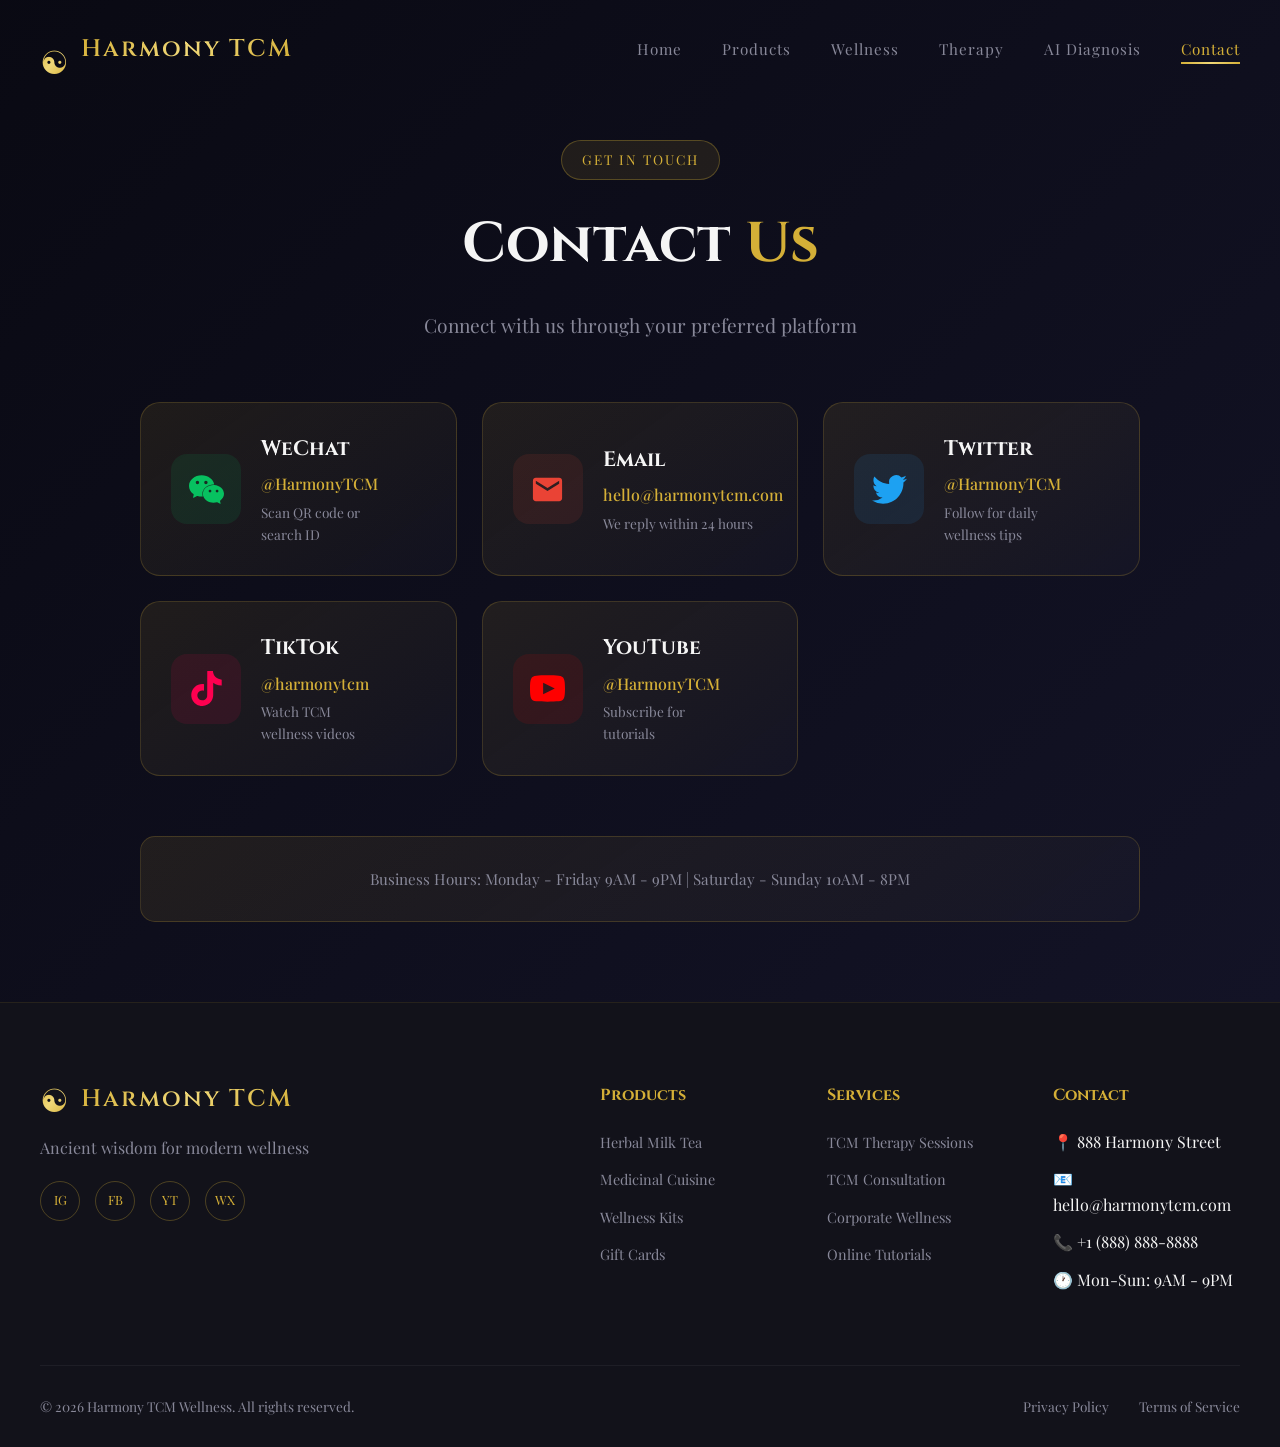
==== contact.html @ 8d001068 "主体工程" ====
<!DOCTYPE html>
<html lang="en">
<head>
    <meta charset="UTF-8">
    <meta name="viewport" content="width=device-width, initial-scale=1.0">
    <title>Contact Us | Harmony TCM Wellness</title>
    <link rel="preconnect" href="https://fonts.googleapis.com">
    <link rel="preconnect" href="https://fonts.gstatic.com" crossorigin>
    <link href="https://fonts.googleapis.com/css2?family=Cinzel:wght@400;600;800&family=Noto+Serif+SC:wght@400;600;700&family=Playfair+Display:ital,wght@0,400;0,600;1,400&display=swap" rel="stylesheet">
    <link rel="stylesheet" href="css/styles.css">
    <link rel="stylesheet" href="css/contact.css">
    <script src="js/component-loader.js"></script>
</head>
<body>
    <!-- Particle Background -->
    <div id="particles-canvas"></div>
    
    <!-- Navigation Component -->
    <div data-component="navbar"></div>

    <!-- Contact Section -->
    <section id="contact" class="contact-section">
        <div class="contact-container">
            <div class="contact-header">
                <span class="section-tag">Get in Touch</span>
                <h1 class="contact-title">Contact <span class="accent">Us</span></h1>
                <p class="contact-subtitle">Connect with us through your preferred platform</p>
            </div>

            <!-- Social Links Grid -->
            <div class="social-grid">
                <!-- WeChat -->
                <a href="weixin://dl/officialaccounts" class="social-card wechat">
                    <div class="social-icon">
                        <svg viewBox="0 0 24 24" fill="currentColor">
                            <path d="M8.691 2.188C3.891 2.188 0 5.476 0 9.53c0 2.212 1.17 4.203 3.002 5.55a.59.59 0 0 1 .213.665l-.39 1.48c-.019.07-.048.141-.048.213 0 .163.13.295.29.295a.326.326 0 0 0 .167-.054l1.903-1.114a.864.864 0 0 1 .717-.098 10.16 10.16 0 0 0 2.837.403c.276 0 .543-.027.811-.05-.857-2.578.157-4.972 1.932-6.446 1.703-1.415 3.882-1.98 5.853-1.838-.576-3.583-4.196-6.348-8.596-6.348zM5.785 5.991c.642 0 1.162.529 1.162 1.18a1.17 1.17 0 0 1-1.162 1.178A1.17 1.17 0 0 1 4.623 7.17c0-.651.52-1.18 1.162-1.18zm5.813 0c.642 0 1.162.529 1.162 1.18a1.17 1.17 0 0 1-1.162 1.178 1.17 1.17 0 0 1-1.162-1.178c0-.651.52-1.18 1.162-1.18zm5.34 2.867c-1.797-.052-3.746.512-5.28 1.786-1.72 1.428-2.687 3.72-1.78 6.22.942 2.453 3.666 4.229 6.884 4.229.826 0 1.622-.12 2.361-.336a.722.722 0 0 1 .598.082l1.584.926a.272.272 0 0 0 .14.047c.134 0 .24-.111.24-.247 0-.06-.023-.12-.038-.177l-.327-1.233a.582.582 0 0 1-.023-.156.49.49 0 0 1 .201-.398C23.024 18.48 24 16.82 24 14.98c0-3.21-2.931-5.837-6.656-6.088V8.89c-.135-.01-.27-.027-.407-.03zm-2.53 3.274c.535 0 .969.44.969.982a.976.976 0 0 1-.969.983.976.976 0 0 1-.969-.983c0-.542.434-.982.97-.982zm4.844 0c.535 0 .969.44.969.982a.976.976 0 0 1-.969.983.976.976 0 0 1-.969-.983c0-.542.434-.982.969-.982z"/>
                        </svg>
                    </div>
                    <div class="social-info">
                        <h3>WeChat</h3>
                        <p class="social-handle">@HarmonyTCM</p>
                        <p class="social-desc">Scan QR code or search ID</p>
                    </div>
                    <div class="social-arrow">
                        <svg viewBox="0 0 24 24" fill="none" stroke="currentColor">
                            <path d="M5 12h14M12 5l7 7-7 7" stroke-width="2" stroke-linecap="round" stroke-linejoin="round"/>
                        </svg>
                    </div>
                </a>

                <!-- Email -->
                <a href="mailto:hello@harmonytcm.com" class="social-card email">
                    <div class="social-icon">
                        <svg viewBox="0 0 24 24" fill="currentColor">
                            <path d="M20 4H4c-1.1 0-1.99.9-1.99 2L2 18c0 1.1.9 2 2 2h16c1.1 0 2-.9 2-2V6c0-1.1-.9-2-2-2zm0 4l-8 5-8-5V6l8 5 8-5v2z"/>
                        </svg>
                    </div>
                    <div class="social-info">
                        <h3>Email</h3>
                        <p class="social-handle">hello@harmonytcm.com</p>
                        <p class="social-desc">We reply within 24 hours</p>
                    </div>
                    <div class="social-arrow">
                        <svg viewBox="0 0 24 24" fill="none" stroke="currentColor">
                            <path d="M5 12h14M12 5l7 7-7 7" stroke-width="2" stroke-linecap="round" stroke-linejoin="round"/>
                        </svg>
                    </div>
                </a>

                <!-- Twitter -->
                <a href="https://twitter.com/HarmonyTCM" target="_blank" class="social-card twitter">
                    <div class="social-icon">
                        <svg viewBox="0 0 24 24" fill="currentColor">
                            <path d="M23.953 4.57a10 10 0 01-2.825.775 4.958 4.958 0 002.163-2.723c-.951.555-2.005.959-3.127 1.184a4.92 4.92 0 00-8.384 4.482C7.69 8.095 4.067 6.13 1.64 3.162a4.822 4.822 0 00-.666 2.475c0 1.71.87 3.213 2.188 4.096a4.904 4.904 0 01-2.228-.616v.06a4.923 4.923 0 003.946 4.827 4.996 4.996 0 01-2.212.085 4.936 4.936 0 004.604 3.417 9.867 9.867 0 01-6.102 2.105c-.39 0-.779-.023-1.17-.067a13.995 13.995 0 007.557 2.209c9.053 0 13.998-7.496 13.998-13.985 0-.21 0-.42-.015-.63A9.935 9.935 0 0024 4.59z"/>
                        </svg>
                    </div>
                    <div class="social-info">
                        <h3>Twitter</h3>
                        <p class="social-handle">@HarmonyTCM</p>
                        <p class="social-desc">Follow for daily wellness tips</p>
                    </div>
                    <div class="social-arrow">
                        <svg viewBox="0 0 24 24" fill="none" stroke="currentColor">
                            <path d="M5 12h14M12 5l7 7-7 7" stroke-width="2" stroke-linecap="round" stroke-linejoin="round"/>
                        </svg>
                    </div>
                </a>

                <!-- TikTok -->
                <a href="https://tiktok.com/@harmonytcm" target="_blank" class="social-card tiktok">
                    <div class="social-icon">
                        <svg viewBox="0 0 24 24" fill="currentColor">
                            <path d="M12.525.02c1.31-.02 2.61-.01 3.91-.02.08 1.53.63 3.09 1.75 4.17 1.12 1.11 2.7 1.62 4.24 1.79v4.03c-1.44-.05-2.89-.35-4.2-.97-.57-.26-1.1-.59-1.62-.93-.01 2.92.01 5.84-.02 8.75-.08 1.4-.54 2.79-1.35 3.94-1.31 1.92-3.58 3.17-5.91 3.21-1.43.08-2.86-.31-4.08-1.03-2.02-1.19-3.44-3.37-3.65-5.71-.02-.5-.03-1-.01-1.49.18-1.9 1.12-3.72 2.58-4.96 1.66-1.44 3.98-2.13 6.15-1.72.02 1.48-.04 2.96-.04 4.44-.99-.32-2.15-.23-3.02.37-.63.41-1.11 1.04-1.36 1.75-.21.51-.15 1.07-.14 1.61.24 1.64 1.82 3.02 3.5 2.87 1.12-.01 2.19-.66 2.77-1.61.19-.33.4-.67.41-1.06.1-1.79.06-3.57.07-5.36.01-4.03-.01-8.05.02-12.07z"/>
                        </svg>
                    </div>
                    <div class="social-info">
                        <h3>TikTok</h3>
                        <p class="social-handle">@harmonytcm</p>
                        <p class="social-desc">Watch TCM wellness videos</p>
                    </div>
                    <div class="social-arrow">
                        <svg viewBox="0 0 24 24" fill="none" stroke="currentColor">
                            <path d="M5 12h14M12 5l7 7-7 7" stroke-width="2" stroke-linecap="round" stroke-linejoin="round"/>
                        </svg>
                    </div>
                </a>

                <!-- YouTube -->
                <a href="https://youtube.com/@HarmonyTCM" target="_blank" class="social-card youtube">
                    <div class="social-icon">
                        <svg viewBox="0 0 24 24" fill="currentColor">
                            <path d="M19.615 3.184c-3.604-.246-11.631-.245-15.23 0-3.897.266-4.356 2.62-4.385 8.816.029 6.185.484 8.549 4.385 8.816 3.6.245 11.626.246 15.23 0 3.897-.266 4.356-2.62 4.385-8.816-.029-6.185-.484-8.549-4.385-8.816zm-10.615 12.816v-8l8 3.993-8 4.007z"/>
                        </svg>
                    </div>
                    <div class="social-info">
                        <h3>YouTube</h3>
                        <p class="social-handle">@HarmonyTCM</p>
                        <p class="social-desc">Subscribe for tutorials</p>
                    </div>
                    <div class="social-arrow">
                        <svg viewBox="0 0 24 24" fill="none" stroke="currentColor">
                            <path d="M5 12h14M12 5l7 7-7 7" stroke-width="2" stroke-linecap="round" stroke-linejoin="round"/>
                        </svg>
                    </div>
                </a>
            </div>

            <!-- Additional Info -->
            <div class="contact-footer">
                <p>Business Hours: Monday - Friday 9AM - 9PM | Saturday - Sunday 10AM - 8PM</p>
            </div>
        </div>
    </section>

    <!-- Footer Component -->
    <div data-component="footer"></div>

    <script src="js/contact.js"></script>
</body>
</html>
---- css/styles.css ----
/* ========================================
   Harmony TCM Wellness - Main Stylesheet
   Elegant & Modern Chinese Medicine Theme
   ======================================== */

/* CSS Variables */
:root {
    /* Colors - Elegant Dark Theme with Gold Accents */
    --color-bg: #0a0a0f;
    --color-bg-secondary: #12121a;
    --color-bg-card: rgba(255, 255, 255, 0.03);
    --color-text: #f5f5f5;
    --color-text-muted: #888899;
    --color-accent: #d4af37;
    --color-accent-light: #f0d878;
    --color-accent-dark: #b8941f;
    --color-red: #c41e3a;
    --color-red-dark: #8b0000;
    
    /* Gradients */
    --gradient-gold: linear-gradient(135deg, #d4af37 0%, #f0d878 50%, #d4af37 100%);
    --gradient-dark: linear-gradient(180deg, #0a0a0f 0%, #12121a 100%);
    --gradient-card: linear-gradient(145deg, rgba(212, 175, 55, 0.1) 0%, rgba(255, 255, 255, 0.02) 100%);
    
    /* Typography */
    --font-display: 'Cinzel', serif;
    --font-body: 'Playfair Display', serif;
    --font-chinese: 'Noto Serif SC', serif;
    
    /* Spacing */
    --section-padding: 120px;
    --container-width: 1400px;
    
    /* Effects */
    --transition-smooth: all 0.4s cubic-bezier(0.4, 0, 0.2, 1);
    --transition-bounce: all 0.5s cubic-bezier(0.68, -0.55, 0.265, 1.55);
    --glow-gold: 0 0 30px rgba(212, 175, 55, 0.3);
    --glow-red: 0 0 30px rgba(196, 30, 58, 0.3);
}

/* Reset & Base */
*, *::before, *::after {
    margin: 0;
    padding: 0;
    box-sizing: border-box;
}

html {
    scroll-behavior: smooth;
}

body {
    font-family: var(--font-body);
    background: var(--color-bg);
    color: var(--color-text);
    line-height: 1.6;
    overflow-x: hidden;
}

/* Particle Canvas */
#particles-canvas {
    position: fixed;
    top: 0;
    left: 0;
    width: 100%;
    height: 100%;
    pointer-events: none;
    z-index: 0;
}

/* Navigation */
.navbar {
    position: fixed;
    top: 0;
    left: 0;
    right: 0;
    z-index: 1000;
    padding: 20px 0;
    transition: var(--transition-smooth);
    background: transparent;
}

.navbar.scrolled {
    background: rgba(10, 10, 15, 0.95);
    backdrop-filter: blur(20px);
    padding: 15px 0;
    border-bottom: 1px solid rgba(212, 175, 55, 0.1);
}

.nav-container {
    max-width: var(--container-width);
    margin: 0 auto;
    padding: 0 40px;
    display: flex;
    justify-content: space-between;
    align-items: center;
}

.logo {
    display: flex;
    align-items: center;
    gap: 12px;
}

.logo-icon {
    font-size: 2rem;
    line-height: 1;
    background: var(--gradient-gold);
    -webkit-background-clip: text;
    -webkit-text-fill-color: transparent;
    background-clip: text;
    animation: rotate 20s linear infinite;
}

.logo-text {
    font-family: var(--font-display);
    font-size: 1.5rem;
    font-weight: 600;
    line-height: 1;
    letter-spacing: 2px;
    background: var(--gradient-gold);
    -webkit-background-clip: text;
    -webkit-text-fill-color: transparent;
    background-clip: text;
}

.nav-links {
    display: flex;
    list-style: none;
    gap: 40px;
}

.nav-links a {
    color: var(--color-text-muted);
    text-decoration: none;
    font-size: 0.95rem;
    letter-spacing: 1px;
    position: relative;
    transition: var(--transition-smooth);
}

.nav-links a::after {
    content: '';
    position: absolute;
    bottom: -5px;
    left: 0;
    width: 0;
    height: 2px;
    background: var(--gradient-gold);
    transition: var(--transition-smooth);
}

.nav-links a:hover,
.nav-links a.active {
    color: var(--color-accent);
}

.nav-links a:hover::after,
.nav-links a.active::after {
    width: 100%;
}

.nav-toggle {
    display: none;
    flex-direction: column;
    gap: 5px;
    cursor: pointer;
}

.nav-toggle span {
    width: 25px;
    height: 2px;
    background: var(--color-accent);
    transition: var(--transition-smooth);
}

/* Hero Section */
.hero {
    min-height: 100vh;
    display: flex;
    align-items: center;
    justify-content: center;
    padding: 120px 40px;
    position: relative;
    overflow: hidden;
}

.hero::before {
    content: '';
    position: absolute;
    top: 0;
    left: 0;
    right: 0;
    bottom: 0;
    background: 
        radial-gradient(circle at 20% 50%, rgba(212, 175, 55, 0.1) 0%, transparent 50%),
        radial-gradient(circle at 80% 20%, rgba(196, 30, 58, 0.08) 0%, transparent 40%);
    pointer-events: none;
}

.hero-content {
    max-width: 700px;
    text-align: center;
    position: relative;
    z-index: 2;
}

.hero-badge {
    display: inline-block;
    padding: 10px 25px;
    border: 1px solid rgba(212, 175, 55, 0.3);
    border-radius: 50px;
    font-size: 0.85rem;
    letter-spacing: 3px;
    color: var(--color-accent);
    margin-bottom: 30px;
    animation: fadeInUp 1s ease-out;
}

.hero-title {
    font-family: var(--font-display);
    font-size: clamp(2.5rem, 6vw, 4.5rem);
    font-weight: 400;
    line-height: 1.2;
    margin-bottom: 25px;
}

.title-line {
    display: block;
    animation: fadeInUp 1s ease-out 0.2s both;
}

.title-line.highlight {
    background: var(--gradient-gold);
    -webkit-background-clip: text;
    -webkit-text-fill-color: transparent;
    background-clip: text;
    font-weight: 600;
    animation: fadeInUp 1s ease-out 0.4s both;
}

.hero-subtitle {
    font-size: 1.2rem;
    color: var(--color-text-muted);
    margin-bottom: 40px;
    max-width: 500px;
    margin-left: auto;
    margin-right: auto;
    animation: fadeInUp 1s ease-out 0.6s both;
}

.hero-buttons {
    display: flex;
    gap: 20px;
    justify-content: center;
    margin-bottom: 60px;
    animation: fadeInUp 1s ease-out 0.8s both;
}

/* Buttons */
.btn {
    display: inline-flex;
    align-items: center;
    justify-content: center;
    padding: 15px 35px;
    font-family: var(--font-display);
    font-size: 0.9rem;
    letter-spacing: 2px;
    text-decoration: none;
    border-radius: 50px;
    transition: var(--transition-smooth);
    position: relative;
    overflow: hidden;
}

.btn-primary {
    background: var(--gradient-gold);
    color: var(--color-bg);
    border: none;
    font-weight: 600;
}

.btn-primary::before {
    content: '';
    position: absolute;
    top: 0;
    left: -100%;
    width: 100%;
    height: 100%;
    background: linear-gradient(90deg, transparent, rgba(255, 255, 255, 0.3), transparent);
    transition: var(--transition-smooth);
}

.btn-primary:hover::before {
    left: 100%;
}

.btn-primary:hover {
    transform: translateY(-3px);
    box-shadow: var(--glow-gold);
}

.btn-secondary {
    background: transparent;
    color: var(--color-accent);
    border: 1px solid var(--color-accent);
}

.btn-secondary:hover {
    background: rgba(212, 175, 55, 0.1);
    transform: translateY(-3px);
}

.btn-large {
    padding: 18px 45px;
    font-size: 1rem;
}

.btn-outline {
    background: transparent;
    color: var(--color-text);
    border: 1px solid rgba(255, 255, 255, 0.3);
}

.btn-outline:hover {
    border-color: var(--color-accent);
    color: var(--color-accent);
}

/* Hero Stats */
.hero-stats {
    display: flex;
    justify-content: center;
    gap: 60px;
    animation: fadeInUp 1s ease-out 1s both;
}

.stat {
    text-align: center;
}

.stat-number {
    display: block;
    font-family: var(--font-display);
    font-size: 2.5rem;
    font-weight: 600;
    background: var(--gradient-gold);
    -webkit-background-clip: text;
    -webkit-text-fill-color: transparent;
    background-clip: text;
}

.stat-label {
    font-size: 0.85rem;
    color: var(--color-text-muted);
    letter-spacing: 1px;
}

/* Hero Visual - Yin Yang */
.hero-visual {
    position: absolute;
    right: 5%;
    top: 50%;
    transform: translateY(-50%);
    opacity: 0.15;
}

.yin-yang-container {
    position: relative;
    width: 400px;
    height: 400px;
}

.yin-yang {
    position: absolute;
    width: 200px;
    height: 200px;
    border-radius: 50%;
    overflow: hidden;
    animation: rotate 20s linear infinite;
    top: 50%;
    left: 50%;
    transform: translate(-50%, -50%);
    box-shadow: 0 0 60px rgba(212, 175, 55, 0.2);
}

.yin {
    position: absolute;
    width: 50%;
    height: 100%;
    background: var(--color-bg);
    left: 0;
    border-radius: 100% 0 0 100%;
}

.yang {
    position: absolute;
    width: 50%;
    height: 100%;
    background: var(--color-accent);
    right: 0;
    border-radius: 0 100% 100% 0;
}

.yin-yang::before,
    .yin-yang::after {
    content: '';
    position: absolute;
    width: 50%;
    height: 50%;
    border-radius: 50%;
}

.yin-yang::before {
    background: var(--color-accent);
    top: 0;
    left: 50%;
    transform: translateX(-50%);
}

.yin-yang::after {
    background: var(--color-bg);
    bottom: 0;
    left: 50%;
    transform: translateX(-50%);
}

.dot {
    position: absolute;
    width: 20px;
    height: 20px;
    border-radius: 50%;
    z-index: 10;
}

.dot-yin {
    background: var(--color-bg);
    top: 25%;
    left: 50%;
    transform: translate(-50%, -50%);
}

.dot-yang {
    background: var(--color-accent);
    bottom: 25%;
    left: 50%;
    transform: translate(-50%, 50%);
}

.orbit-ring {
    position: absolute;
    border: 1px solid rgba(212, 175, 55, 0.2);
    border-radius: 50%;
    top: 50%;
    left: 50%;
    transform: translate(-50%, -50%);
}

.ring-1 {
    width: 280px;
    height: 280px;
    animation: rotate 30s linear infinite reverse;
}

.ring-2 {
    width: 340px;
    height: 340px;
    border-color: rgba(212, 175, 55, 0.1);
    animation: rotate 40s linear infinite;
}

.ring-3 {
    width: 400px;
    height: 400px;
    border-color: rgba(212, 175, 55, 0.05);
    animation: rotate 50s linear infinite reverse;
}

/* Scroll Indicator */
.scroll-indicator {
    position: absolute;
    bottom: 40px;
    left: 50%;
    transform: translateX(-50%);
    display: flex;
    flex-direction: column;
    align-items: center;
    gap: 10px;
    animation: bounce 2s infinite;
}

.mouse {
    width: 25px;
    height: 40px;
    border: 2px solid var(--color-accent);
    border-radius: 15px;
    position: relative;
}

.wheel {
    width: 4px;
    height: 8px;
    background: var(--color-accent);
    border-radius: 2px;
    position: absolute;
    top: 8px;
    left: 50%;
    transform: translateX(-50%);
    animation: scrollWheel 2s infinite;
}

.scroll-indicator span {
    font-size: 0.75rem;
    letter-spacing: 2px;
    color: var(--color-text-muted);
}

/* Section Styles */
.section-header {
    text-align: center;
    margin-bottom: 80px;
}

.section-tag {
    display: inline-block;
    font-size: 0.8rem;
    letter-spacing: 4px;
    color: var(--color-accent);
    margin-bottom: 15px;
    text-transform: uppercase;
}

.section-title {
    font-family: var(--font-display);
    font-size: clamp(2rem, 4vw, 3rem);
    font-weight: 400;
    margin-bottom: 15px;
}

.section-title .accent {
    background: var(--gradient-gold);
    -webkit-background-clip: text;
    -webkit-text-fill-color: transparent;
    background-clip: text;
}

.section-desc {
    color: var(--color-text-muted);
    font-size: 1.1rem;
}

/* Products Section */
.products {
    padding: var(--section-padding) 40px;
    position: relative;
}

.products-grid {
    max-width: var(--container-width);
    margin: 0 auto;
    display: grid;
    grid-template-columns: repeat(3, 1fr);
    gap: 30px;
}

.product-card {
    background: var(--gradient-card);
    border: 1px solid rgba(212, 175, 55, 0.1);
    border-radius: 20px;
    padding: 40px;
    position: relative;
    overflow: hidden;
    transition: var(--transition-smooth);
}

.product-card:hover {
    transform: translateY(-10px);
    border-color: rgba(212, 175, 55, 0.3);
    box-shadow: 0 20px 60px rgba(0, 0, 0, 0.3);
}

.product-card.featured {
    grid-column: span 1;
    background: linear-gradient(145deg, rgba(212, 175, 55, 0.15) 0%, rgba(196, 30, 58, 0.05) 100%);
    border-color: rgba(212, 175, 55, 0.2);
}

.card-glow {
    position: absolute;
    top: -50%;
    left: -50%;
    width: 200%;
    height: 200%;
    background: radial-gradient(circle, rgba(212, 175, 55, 0.1) 0%, transparent 70%);
    opacity: 0;
    transition: var(--transition-smooth);
}

.product-card:hover .card-glow {
    opacity: 1;
}

.card-icon {
    width: 60px;
    height: 60px;
    margin-bottom: 25px;
    color: var(--color-accent);
}

.card-icon svg {
    width: 100%;
    height: 100%;
}

.card-title {
    font-family: var(--font-display);
    font-size: 1.5rem;
    margin-bottom: 5px;
}

.card-subtitle {
    font-family: var(--font-chinese);
    font-size: 1rem;
    color: var(--color-accent);
    margin-bottom: 15px;
}

.card-desc {
    color: var(--color-text-muted);
    font-size: 0.95rem;
    margin-bottom: 20px;
    line-height: 1.7;
}

.card-features {
    list-style: none;
    margin-bottom: 25px;
}

.card-features li {
    color: var(--color-text-muted);
    font-size: 0.9rem;
    margin-bottom: 8px;
}

.card-link {
    color: var(--color-accent);
    text-decoration: none;
    font-family: var(--font-display);
    font-size: 0.9rem;
    letter-spacing: 1px;
    transition: var(--transition-smooth);
}

.card-link:hover {
    color: var(--color-accent-light);
}

/* Card Visuals */
.card-visual {
    position: absolute;
    bottom: 30px;
    right: 30px;
    opacity: 0.3;
}

/* Tea Cup Animation */
.tea-cup {
    position: relative;
    width: 60px;
    height: 50px;
}

.cup-body {
    width: 50px;
    height: 40px;
    background: linear-gradient(180deg, rgba(212, 175, 55, 0.3) 0%, rgba(212, 175, 55, 0.1) 100%);
    border-radius: 0 0 25px 25px;
    border: 2px solid rgba(212, 175, 55, 0.5);
    position: relative;
}

.cup-handle {
    position: absolute;
    right: -12px;
    top: 8px;
    width: 15px;
    height: 20px;
    border: 2px solid rgba(212, 175, 55, 0.5);
    border-radius: 0 10px 10px 0;
    border-left: none;
}

.steam {
    position: absolute;
    width: 8px;
    height: 20px;
    background: linear-gradient(180deg, rgba(212, 175, 55, 0.6) 0%, transparent 100%);
    border-radius: 50%;
    top: -25px;
    animation: steam 2s infinite;
}

.steam-1 {
    left: 10px;
    animation-delay: 0s;
}

.steam-2 {
    left: 22px;
    animation-delay: 0.5s;
}

.steam-3 {
    left: 34px;
    animation-delay: 1s;
}

/* Bowl Animation */
.bowl-container {
    position: relative;
    width: 60px;
    height: 50px;
}

.bowl {
    width: 50px;
    height: 30px;
    background: linear-gradient(180deg, rgba(212, 175, 55, 0.2) 0%, rgba(212, 175, 55, 0.05) 100%);
    border-radius: 0 0 25px 25px;
    border: 2px solid rgba(212, 175, 55, 0.4);
    position: relative;
    overflow: hidden;
}

.bowl-content {
    position: absolute;
    bottom: 5px;
    left: 50%;
    transform: translateX(-50%);
    width: 40px;
    height: 15px;
    background: rgba(196, 30, 58, 0.3);
    border-radius: 50%;
}

.chopsticks {
    position: absolute;
    top: -15px;
    right: 5px;
}

.chopstick {
    width: 3px;
    height: 35px;
    background: linear-gradient(180deg, var(--color-accent) 0%, rgba(212, 175, 55, 0.3) 100%);
    border-radius: 2px;
    display: inline-block;
    margin-left: 3px;
    transform: rotate(15deg);
}

/* TCM Therapy Icon Animation */
.therapy-icon {
    position: relative;
    width: 60px;
    height: 60px;
}

.meridian-circle {
    width: 50px;
    height: 50px;
    border: 2px solid rgba(212, 175, 55, 0.4);
    border-radius: 50%;
    position: absolute;
    top: 50%;
    left: 50%;
    transform: translate(-50%, -50%);
    animation: pulse 2s infinite;
}

.acupuncture-needle {
    position: absolute;
    width: 2px;
    height: 25px;
    background: linear-gradient(180deg, var(--color-accent) 0%, rgba(212, 175, 55, 0.3) 100%);
    border-radius: 1px;
    animation: needleFloat 2s infinite ease-in-out;
}

.needle-1 {
    top: 5px;
    left: 20px;
    animation-delay: 0s;
}

.needle-2 {
    top: 0;
    left: 30px;
    animation-delay: 0.3s;
}

.needle-3 {
    top: 8px;
    left: 40px;
    animation-delay: 0.6s;
}

@keyframes needleFloat {
    0%, 100% { transform: translateY(0); }
    50% { transform: translateY(-5px); }
}

/* Philosophy Section */
.philosophy {
    padding: var(--section-padding) 40px;
    background: linear-gradient(180deg, var(--color-bg) 0%, var(--color-bg-secondary) 50%, var(--color-bg) 100%);
}

.philosophy-container {
    max-width: var(--container-width);
    margin: 0 auto;
    display: grid;
    grid-template-columns: 1fr 1fr;
    gap: 80px;
    align-items: center;
}

.philosophy-content {
    max-width: 600px;
}

.philosophy-text {
    color: var(--color-text-muted);
    font-size: 1.1rem;
    margin-bottom: 40px;
    line-height: 1.8;
}

.elements-grid {
    display: grid;
    grid-template-columns: repeat(2, 1fr);
    gap: 20px;
}

.element-item {
    display: flex;
    align-items: center;
    gap: 15px;
    padding: 20px;
    background: rgba(255, 255, 255, 0.02);
    border: 1px solid rgba(255, 255, 255, 0.05);
    border-radius: 15px;
    transition: var(--transition-smooth);
    cursor: pointer;
}

.element-item:hover {
    background: rgba(212, 175, 55, 0.05);
    border-color: rgba(212, 175, 55, 0.2);
    transform: translateX(10px);
}

.element-icon {
    width: 50px;
    height: 50px;
    border-radius: 12px;
    display: flex;
    align-items: center;
    justify-content: center;
    font-size: 1.5rem;
}

.element-icon.wood { background: rgba(76, 175, 80, 0.2); }
.element-icon.fire { background: rgba(244, 67, 54, 0.2); }
.element-icon.earth { background: rgba(121, 85, 72, 0.2); }
.element-icon.metal { background: rgba(158, 158, 158, 0.2); }
.element-icon.water { background: rgba(33, 150, 243, 0.2); }

.element-info h4 {
    font-family: var(--font-display);
    font-size: 1.1rem;
    margin-bottom: 3px;
}

.element-info p {
    font-size: 0.85rem;
    color: var(--color-text-muted);
}

/* Five Elements Diagram */
.philosophy-visual {
    display: flex;
    justify-content: center;
    align-items: center;
}

.five-elements-diagram {
    position: relative;
    width: 300px;
    height: 300px;
}

.center-circle {
    position: absolute;
    top: 50%;
    left: 50%;
    transform: translate(-50%, -50%);
    width: 80px;
    height: 80px;
    border-radius: 50%;
    background: var(--gradient-gold);
    display: flex;
    align-items: center;
    justify-content: center;
    font-size: 2rem;
    color: var(--color-bg);
    box-shadow: var(--glow-gold);
    animation: pulse 3s infinite;
}

.element-node {
    position: absolute;
    width: 50px;
    height: 50px;
    border-radius: 50%;
    background: rgba(255, 255, 255, 0.05);
    border: 1px solid rgba(212, 175, 55, 0.3);
    display: flex;
    align-items: center;
    justify-content: center;
    font-family: var(--font-chinese);
    font-size: 1.2rem;
    color: var(--color-accent);
    transition: var(--transition-smooth);
}

.element-node:hover {
    background: rgba(212, 175, 55, 0.2);
    box-shadow: var(--glow-gold);
}

.wood-node { top: 0; left: 50%; transform: translateX(-50%); }
.fire-node { top: 25%; right: 0; }
.earth-node { bottom: 0; left: 50%; transform: translateX(-50%); }
.metal-node { top: 25%; left: 0; }
.water-node { bottom: 25%; left: 0; }

.connections {
    position: absolute;
    top: 0;
    left: 0;
    width: 100%;
    height: 100%;
    color: rgba(212, 175, 55, 0.2);
}

.connection-line {
    stroke-dasharray: 5, 5;
    animation: dash 20s linear infinite;
}

/* TCM Therapy Showcase Section */
.therapy-showcase {
    padding: var(--section-padding) 40px;
}

.showcase-header {
    text-align: center;
    margin-bottom: 80px;
}

.showcase-content {
    max-width: var(--container-width);
    margin: 0 auto;
    display: grid;
    grid-template-columns: 1fr 1fr;
    gap: 80px;
    align-items: center;
}

.showcase-features {
    display: flex;
    flex-direction: column;
    gap: 40px;
}

.feature-block {
    padding: 30px;
    background: rgba(255, 255, 255, 0.02);
    border-left: 3px solid var(--color-accent);
    border-radius: 0 15px 15px 0;
    transition: var(--transition-smooth);
}

.feature-block:hover {
    background: rgba(212, 175, 55, 0.05);
    transform: translateX(10px);
}

.feature-number {
    font-family: var(--font-display);
    font-size: 3rem;
    color: rgba(212, 175, 55, 0.2);
    margin-bottom: 10px;
    line-height: 1;
}

.feature-block h3 {
    font-family: var(--font-display);
    font-size: 1.3rem;
    margin-bottom: 10px;
}

.feature-block p {
    color: var(--color-text-muted);
    font-size: 0.95rem;
}

.showcase-visual {
    display: flex;
    justify-content: center;
    align-items: center;
}

.therapy-animation {
    position: relative;
    width: 400px;
    height: 400px;
}

.meridian-lines {
    position: absolute;
    top: 50%;
    left: 50%;
    transform: translate(-50%, -50%);
    width: 300px;
    height: 300px;
}

.meridian {
    position: absolute;
    background: linear-gradient(90deg, transparent, rgba(212, 175, 55, 0.3), transparent);
    border-radius: 2px;
}

.m-1 {
    width: 200px;
    height: 2px;
    top: 30%;
    left: 50%;
    transform: translateX(-50%);
    animation: meridianPulse 3s infinite;
}

.m-2 {
    width: 2px;
    height: 200px;
    top: 50%;
    left: 30%;
    transform: translateY(-50%);
    animation: meridianPulse 3s infinite 0.5s;
}

.m-3 {
    width: 2px;
    height: 200px;
    top: 50%;
    left: 70%;
    transform: translateY(-50%);
    animation: meridianPulse 3s infinite 1s;
}

.m-4 {
    width: 200px;
    height: 2px;
    top: 70%;
    left: 50%;
    transform: translateX(-50%);
    animation: meridianPulse 3s infinite 1.5s;
}

.acupuncture-points {
    position: absolute;
    top: 50%;
    left: 50%;
    transform: translate(-50%, -50%);
    width: 300px;
    height: 300px;
}

.point {
    position: absolute;
    width: 12px;
    height: 12px;
    background: var(--color-accent);
    border-radius: 50%;
    box-shadow: 0 0 20px rgba(212, 175, 55, 0.5);
    animation: pointGlow 2s infinite ease-in-out;
}

.p-1 { top: 25%; left: 35%; animation-delay: 0s; }
.p-2 { top: 35%; left: 65%; animation-delay: 0.3s; }
.p-3 { top: 50%; left: 50%; transform: translate(-50%, -50%); animation-delay: 0.6s; }
.p-4 { top: 65%; left: 30%; animation-delay: 0.9s; }
.p-5 { top: 70%; left: 60%; animation-delay: 1.2s; }

.energy-flow {
    position: absolute;
    top: 50%;
    left: 50%;
    transform: translate(-50%, -50%);
    width: 250px;
    height: 250px;
    border: 1px solid rgba(212, 175, 55, 0.2);
    border-radius: 50%;
    animation: energyRotate 10s linear infinite;
}

.energy-flow::before {
    content: '';
    position: absolute;
    top: 50%;
    left: 50%;
    transform: translate(-50%, -50%);
    width: 150px;
    height: 150px;
    border: 1px solid rgba(212, 175, 55, 0.15);
    border-radius: 50%;
    animation: energyRotate 8s linear infinite reverse;
}

.energy-flow::after {
    content: '';
    position: absolute;
    top: 50%;
    left: 50%;
    transform: translate(-50%, -50%);
    width: 50px;
    height: 50px;
    background: radial-gradient(circle, rgba(212, 175, 55, 0.3) 0%, transparent 70%);
    border-radius: 50%;
    animation: energyPulse 3s infinite;
}

@keyframes meridianPulse {
    0%, 100% { opacity: 0.3; }
    50% { opacity: 0.8; }
}

@keyframes pointGlow {
    0%, 100% { transform: scale(1); box-shadow: 0 0 20px rgba(212, 175, 55, 0.5); }
    50% { transform: scale(1.2); box-shadow: 0 0 30px rgba(212, 175, 55, 0.8); }
}

@keyframes energyRotate {
    from { transform: translate(-50%, -50%) rotate(0deg); }
    to { transform: translate(-50%, -50%) rotate(360deg); }
}

@keyframes energyPulse {
    0%, 100% { transform: translate(-50%, -50%) scale(1); opacity: 0.5; }
    50% { transform: translate(-50%, -50%) scale(1.1); opacity: 0.8; }
}

/* Testimonials Section */
.testimonials {
    padding: var(--section-padding) 40px;
    background: var(--color-bg-secondary);
}

.testimonials-slider {
    max-width: 800px;
    margin: 0 auto;
    position: relative;
}

.testimonial-card {
    text-align: center;
    padding: 60px;
    background: rgba(255, 255, 255, 0.02);
    border: 1px solid rgba(212, 175, 55, 0.1);
    border-radius: 20px;
    display: none;
    animation: fadeIn 0.5s ease-out;
}

.testimonial-card.active {
    display: block;
}

.quote-mark {
    font-size: 5rem;
    color: var(--color-accent);
    opacity: 0.3;
    line-height: 1;
    margin-bottom: -20px;
}

.testimonial-text {
    font-size: 1.3rem;
    font-style: italic;
    line-height: 1.8;
    margin-bottom: 40px;
    color: var(--color-text);
}

.testimonial-author {
    display: flex;
    align-items: center;
    justify-content: center;
    gap: 15px;
}

.author-avatar {
    width: 50px;
    height: 50px;
    border-radius: 50%;
    background: var(--gradient-gold);
    display: flex;
    align-items: center;
    justify-content: center;
    font-family: var(--font-display);
    font-weight: 600;
    color: var(--color-bg);
}

.author-info h4 {
    font-family: var(--font-display);
    font-size: 1.1rem;
    margin-bottom: 3px;
}

.author-info span {
    font-size: 0.85rem;
    color: var(--color-text-muted);
}

.testimonial-dots {
    display: flex;
    justify-content: center;
    gap: 10px;
    margin-top: 40px;
}

.testimonial-dots .dot {
    width: 10px;
    height: 10px;
    border-radius: 50%;
    background: rgba(212, 175, 55, 0.3);
    cursor: pointer;
    transition: var(--transition-smooth);
}

.testimonial-dots .dot.active {
    background: var(--color-accent);
    transform: scale(1.2);
}

/* CTA Section */
.cta-section {
    padding: var(--section-padding) 40px;
    position: relative;
    overflow: hidden;
}

.cta-container {
    max-width: 900px;
    margin: 0 auto;
    text-align: center;
    position: relative;
    padding: 80px 60px;
    background: linear-gradient(145deg, rgba(212, 175, 55, 0.1) 0%, rgba(196, 30, 58, 0.05) 100%);
    border: 1px solid rgba(212, 175, 55, 0.2);
    border-radius: 30px;
}

.cta-content h2 {
    font-family: var(--font-display);
    font-size: clamp(1.8rem, 3vw, 2.5rem);
    margin-bottom: 20px;
}

.cta-content p {
    color: var(--color-text-muted);
    font-size: 1.1rem;
    margin-bottom: 40px;
}

.cta-buttons {
    display: flex;
    gap: 20px;
    justify-content: center;
}

.cta-decoration {
    position: absolute;
    top: 0;
    left: 0;
    right: 0;
    bottom: 0;
    pointer-events: none;
}

.floating-element {
    position: absolute;
    font-size: 2rem;
    color: rgba(212, 175, 55, 0.2);
    animation: float 6s infinite ease-in-out;
}

.fe-1 {
    top: 20%;
    left: 10%;
    animation-delay: 0s;
}

.fe-2 {
    top: 60%;
    right: 15%;
    animation-delay: 2s;
}

.fe-3 {
    bottom: 20%;
    left: 20%;
    animation-delay: 4s;
}

/* Footer */
.footer {
    padding: 80px 40px 30px;
    background: var(--color-bg-secondary);
    border-top: 1px solid rgba(212, 175, 55, 0.1);
}

.footer-container {
    max-width: var(--container-width);
    margin: 0 auto;
    display: grid;
    grid-template-columns: 1.5fr 2fr;
    gap: 80px;
    margin-bottom: 60px;
}

.footer-tagline {
    color: var(--color-text-muted);
    margin: 20px 0;
}

.social-links {
    display: flex;
    gap: 15px;
}

.social-link {
    width: 40px;
    height: 40px;
    border: 1px solid rgba(212, 175, 55, 0.3);
    border-radius: 50%;
    display: flex;
    align-items: center;
    justify-content: center;
    color: var(--color-accent);
    text-decoration: none;
    font-size: 0.8rem;
    transition: var(--transition-smooth);
}

.social-link:hover {
    background: var(--color-accent);
    color: var(--color-bg);
    transform: translateY(-3px);
}

.footer-links {
    display: grid;
    grid-template-columns: repeat(3, 1fr);
    gap: 40px;
}

.footer-column h4 {
    font-family: var(--font-display);
    font-size: 1rem;
    margin-bottom: 20px;
    color: var(--color-accent);
}

.footer-column ul {
    list-style: none;
}

.footer-column li {
    margin-bottom: 12px;
}

.footer-column a {
    color: var(--color-text-muted);
    text-decoration: none;
    font-size: 0.9rem;
    transition: var(--transition-smooth);
}

.footer-column a:hover {
    color: var(--color-accent);
}

.footer-bottom {
    max-width: var(--container-width);
    margin: 0 auto;
    padding-top: 30px;
    border-top: 1px solid rgba(255, 255, 255, 0.05);
    display: flex;
    justify-content: space-between;
    align-items: center;
    font-size: 0.85rem;
    color: var(--color-text-muted);
}

.footer-legal {
    display: flex;
    gap: 30px;
}

.footer-legal a {
    color: var(--color-text-muted);
    text-decoration: none;
    transition: var(--transition-smooth);
}

.footer-legal a:hover {
    color: var(--color-accent);
}

/* Animations */
@keyframes rotate {
    from { transform: translate(-50%, -50%) rotate(0deg); }
    to { transform: translate(-50%, -50%) rotate(360deg); }
}

@keyframes fadeInUp {
    from {
        opacity: 0;
        transform: translateY(30px);
    }
    to {
        opacity: 1;
        transform: translateY(0);
    }
}

@keyframes fadeIn {
    from { opacity: 0; }
    to { opacity: 1; }
}

@keyframes bounce {
    0%, 100% { transform: translateX(-50%) translateY(0); }
    50% { transform: translateX(-50%) translateY(-10px); }
}

@keyframes scrollWheel {
    0% { opacity: 1; transform: translateX(-50%) translateY(0); }
    100% { opacity: 0; transform: translateX(-50%) translateY(10px); }
}

@keyframes steam {
    0% { opacity: 0; transform: translateY(0) scale(1); }
    50% { opacity: 0.6; }
    100% { opacity: 0; transform: translateY(-20px) scale(1.5); }
}

@keyframes dance {
    from { transform: rotate(-5deg); }
    to { transform: rotate(5deg); }
}

@keyframes fanWave {
    from { transform: rotate(-20deg); }
    to { transform: rotate(20deg); }
}

@keyframes pulse {
    0%, 100% { transform: translate(-50%, -50%) scale(1); }
    50% { transform: translate(-50%, -50%) scale(1.05); }
}

@keyframes dash {
    to { stroke-dashoffset: -100; }
}

@keyframes float {
    0%, 100% { transform: translateY(0) rotate(0deg); }
    50% { transform: translateY(-20px) rotate(10deg); }
}

@keyframes dancerMove1 {
    0%, 100% { transform: translate(-50%, -50%) translateX(0) rotate(0deg); }
    25% { transform: translate(-50%, -50%) translateX(-20px) rotate(-10deg); }
    75% { transform: translate(-50%, -50%) translateX(20px) rotate(10deg); }
}

@keyframes dancerMove2 {
    0%, 100% { transform: translate(-50%, -50%) scale(1); }
    50% { transform: translate(-50%, -50%) scale(1.1) translateY(-20px); }
}

@keyframes dancerMove3 {
    0%, 100% { transform: translate(-50%, -50%) rotate(0deg); }
    50% { transform: translate(-50%, -50%) rotate(20deg); }
}

@keyframes shadowPulse {
    0%, 100% { transform: translateX(-50%) scale(1); opacity: 0.3; }
    50% { transform: translateX(-50%) scale(0.8); opacity: 0.1; }
}

/* Responsive Design */
@media (max-width: 1200px) {
    .products-grid {
        grid-template-columns: repeat(2, 1fr);
    }
    
    .product-card.featured {
        grid-column: span 2;
    }
}

@media (max-width: 992px) {
    .hero-visual {
        display: none;
    }
    
    .philosophy-container,
    .showcase-content {
        grid-template-columns: 1fr;
        gap: 60px;
    }
    
    .philosophy-visual {
        order: -1;
    }
    
    .footer-container {
        grid-template-columns: 1fr;
        gap: 60px;
    }
    
    .footer-links {
        grid-template-columns: repeat(2, 1fr);
    }
}

@media (max-width: 768px) {
    :root {
        --section-padding: 80px;
    }
    
    .nav-links {
        display: none;
    }
    
    .nav-toggle {
        display: flex;
    }
    
    .hero-stats {
        flex-direction: column;
        gap: 30px;
    }
    
    .products-grid {
        grid-template-columns: 1fr;
    }
    
    .product-card.featured {
        grid-column: span 1;
    }
    
    .elements-grid {
        grid-template-columns: 1fr;
    }
    
    .hero-buttons,
    .cta-buttons {
        flex-direction: column;
        align-items: center;
    }
    
    .footer-links {
        grid-template-columns: 1fr;
    }
    
    .footer-bottom {
        flex-direction: column;
        gap: 20px;
        text-align: center;
    }
    
    .therapy-animation {
        width: 300px;
        height: 300px;
    }
}

@media (max-width: 480px) {
    .nav-container,
    .hero,
    .products,
    .philosophy,
    .therapy-showcase,
    .testimonials,
    .cta-section,
    .footer {
        padding-left: 20px;
        padding-right: 20px;
    }
    
    .testimonial-card {
        padding: 40px 30px;
    }
    
    .cta-container {
        padding: 60px 30px;
    }
}
---- css/contact.css ----
/* ========================================
   Contact Page Styles - Social Cards Only
   ======================================== */

.contact-section {
    padding: 140px 40px 80px;
    min-height: calc(100vh - 200px);
    position: relative;
    background: linear-gradient(135deg, rgba(10, 10, 20, 0.95) 0%, rgba(20, 20, 40, 0.95) 100%);
}

.contact-container {
    max-width: 1000px;
    margin: 0 auto;
}

.contact-header {
    text-align: center;
    margin-bottom: 60px;
}

.contact-header .section-tag {
    display: inline-block;
    padding: 8px 20px;
    background: rgba(212, 175, 55, 0.1);
    border: 1px solid rgba(212, 175, 55, 0.3);
    border-radius: 30px;
    color: var(--color-accent);
    font-size: 0.85rem;
    text-transform: uppercase;
    letter-spacing: 2px;
    margin-bottom: 20px;
}

.contact-title {
    font-family: var(--font-display);
    font-size: 3.5rem;
    margin-bottom: 20px;
    color: var(--color-text);
}

.contact-title .accent {
    color: var(--color-accent);
}

.contact-subtitle {
    font-size: 1.2rem;
    color: var(--color-text-muted);
    max-width: 600px;
    margin: 0 auto;
    line-height: 1.7;
}

/* Social Grid */
.social-grid {
    display: grid;
    grid-template-columns: repeat(auto-fit, minmax(280px, 1fr));
    gap: 25px;
    margin-bottom: 60px;
}

/* Social Card */
.social-card {
    display: flex;
    align-items: center;
    gap: 20px;
    padding: 30px;
    background: var(--gradient-card);
    border: 1px solid rgba(212, 175, 55, 0.2);
    border-radius: 20px;
    text-decoration: none;
    transition: var(--transition-smooth);
    position: relative;
    overflow: hidden;
}

.social-card::before {
    content: '';
    position: absolute;
    top: 0;
    left: 0;
    right: 0;
    bottom: 0;
    background: linear-gradient(135deg, transparent 0%, rgba(212, 175, 55, 0.05) 100%);
    opacity: 0;
    transition: opacity 0.3s ease;
}

.social-card:hover {
    transform: translateY(-5px);
    border-color: var(--color-accent);
    box-shadow: 0 15px 40px rgba(212, 175, 55, 0.2);
}

.social-card:hover::before {
    opacity: 1;
}

/* Platform-specific colors on hover */
.social-card.wechat:hover {
    border-color: #07C160;
    box-shadow: 0 15px 40px rgba(7, 193, 96, 0.2);
}

.social-card.email:hover {
    border-color: #EA4335;
    box-shadow: 0 15px 40px rgba(234, 67, 53, 0.2);
}

.social-card.twitter:hover {
    border-color: #1DA1F2;
    box-shadow: 0 15px 40px rgba(29, 161, 242, 0.2);
}

.social-card.tiktok:hover {
    border-color: #FF0050;
    box-shadow: 0 15px 40px rgba(255, 0, 80, 0.2);
}

.social-card.youtube:hover {
    border-color: #FF0000;
    box-shadow: 0 15px 40px rgba(255, 0, 0, 0.2);
}

.social-icon {
    width: 70px;
    height: 70px;
    border-radius: 16px;
    display: flex;
    align-items: center;
    justify-content: center;
    flex-shrink: 0;
    transition: var(--transition-smooth);
}

.social-card.wechat .social-icon {
    background: rgba(7, 193, 96, 0.1);
    color: #07C160;
}

.social-card.email .social-icon {
    background: rgba(234, 67, 53, 0.1);
    color: #EA4335;
}

.social-card.twitter .social-icon {
    background: rgba(29, 161, 242, 0.1);
    color: #1DA1F2;
}

.social-card.tiktok .social-icon {
    background: rgba(255, 0, 80, 0.1);
    color: #FF0050;
}

.social-card.youtube .social-icon {
    background: rgba(255, 0, 0, 0.1);
    color: #FF0000;
}

.social-icon svg {
    width: 35px;
    height: 35px;
}

.social-info {
    flex: 1;
    position: relative;
    z-index: 1;
}

.social-info h3 {
    font-family: var(--font-display);
    font-size: 1.3rem;
    margin-bottom: 5px;
    color: var(--color-text);
    transition: color 0.3s ease;
}

.social-handle {
    font-size: 1rem;
    color: var(--color-accent);
    font-weight: 500;
    margin-bottom: 5px;
}

.social-desc {
    font-size: 0.85rem;
    color: var(--color-text-muted);
}

.social-arrow {
    width: 40px;
    height: 40px;
    border-radius: 50%;
    background: rgba(212, 175, 55, 0.1);
    display: flex;
    align-items: center;
    justify-content: center;
    color: var(--color-accent);
    opacity: 0;
    transform: translateX(-10px);
    transition: all 0.3s ease;
    flex-shrink: 0;
}

.social-arrow svg {
    width: 20px;
    height: 20px;
}

.social-card:hover .social-arrow {
    opacity: 1;
    transform: translateX(0);
}

/* Contact Footer */
.contact-footer {
    text-align: center;
    padding: 30px;
    background: var(--gradient-card);
    border: 1px solid rgba(212, 175, 55, 0.2);
    border-radius: 15px;
}

.contact-footer p {
    color: var(--color-text-muted);
    font-size: 0.95rem;
}

/* Responsive Design */
@media (max-width: 768px) {
    .contact-section {
        padding: 100px 20px 60px;
    }
    
    .contact-title {
        font-size: 2.5rem;
    }
    
    .social-grid {
        grid-template-columns: 1fr;
    }
    
    .social-card {
        padding: 25px;
    }
    
    .social-icon {
        width: 60px;
        height: 60px;
    }
    
    .social-icon svg {
        width: 30px;
        height: 30px;
    }
    
    .social-arrow {
        opacity: 1;
        transform: translateX(0);
    }
}
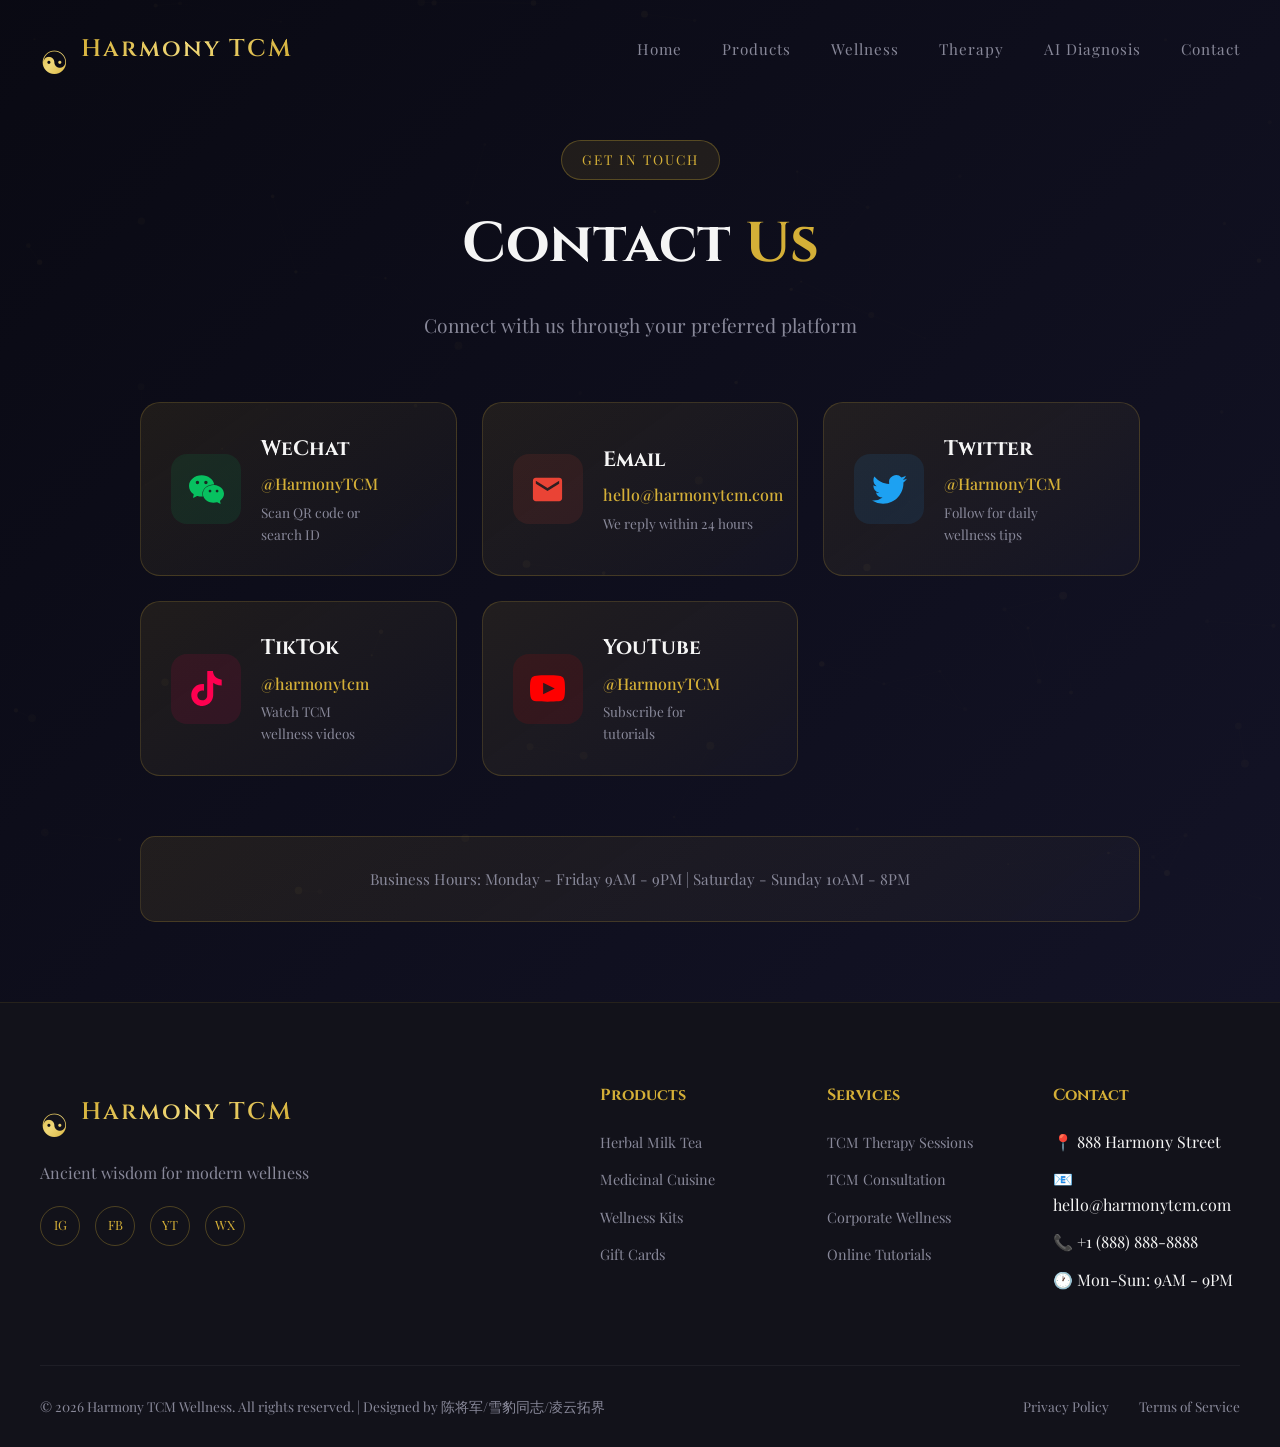
==== commit 2d420eda: "修正内容" ====
--- a/contact.html
+++ b/contact.html
@@ -12,8 +12,7 @@
     <script src="js/component-loader.js"></script>
 </head>
 <body>
-    <!-- Particle Background -->
-    <div id="particles-canvas"></div>
+    <canvas id="particles-canvas"></canvas>
     
     <!-- Navigation Component -->
     <div data-component="navbar"></div>
@@ -135,6 +134,7 @@
     <!-- Footer Component -->
     <div data-component="footer"></div>
 
+    <script src="js/script.js"></script>
     <script src="js/contact.js"></script>
 </body>
 </html>
--- a/css/styles.css
+++ b/css/styles.css
@@ -57,6 +57,53 @@
     overflow-x: hidden;
 }
 
+.page-transition-overlay {
+    position: fixed;
+    top: 0;
+    left: 0;
+    width: 100%;
+    height: 100%;
+    background: var(--color-bg);
+    z-index: 10000;
+    pointer-events: none;
+    opacity: 0;
+    transition: opacity 0.4s ease;
+}
+
+.page-transition-overlay.active {
+    opacity: 1;
+    pointer-events: all;
+}
+
+.page-transition-overlay::before {
+    content: '☯';
+    position: absolute;
+    top: 50%;
+    left: 50%;
+    transform: translate(-50%, -50%);
+    font-size: 60px;
+    color: var(--color-accent);
+    animation: transitionSpin 0.8s ease infinite;
+}
+
+@keyframes transitionSpin {
+    0% { transform: translate(-50%, -50%) rotate(0deg); opacity: 0.5; }
+    50% { opacity: 1; }
+    100% { transform: translate(-50%, -50%) rotate(360deg); opacity: 0.5; }
+}
+
+body.page-leaving {
+    overflow: hidden;
+}
+
+body.page-entering {
+    overflow: hidden;
+}
+
+body.page-entering .page-transition-overlay {
+    opacity: 1;
+}
+
 /* Particle Canvas */
 #particles-canvas {
     position: fixed;
@@ -200,6 +247,7 @@
 
 .hero-content {
     max-width: 700px;
+    margin: 0 auto;
     text-align: center;
     position: relative;
     z-index: 2;
@@ -365,115 +413,15 @@
     opacity: 0.15;
 }
 
-.yin-yang-container {
-    position: relative;
-    width: 400px;
-    height: 400px;
-}
-
-.yin-yang {
-    position: absolute;
-    width: 200px;
-    height: 200px;
-    border-radius: 50%;
-    overflow: hidden;
-    animation: rotate 20s linear infinite;
-    top: 50%;
-    left: 50%;
-    transform: translate(-50%, -50%);
-    box-shadow: 0 0 60px rgba(212, 175, 55, 0.2);
-}
-
-.yin {
-    position: absolute;
-    width: 50%;
-    height: 100%;
-    background: var(--color-bg);
-    left: 0;
-    border-radius: 100% 0 0 100%;
-}
-
-.yang {
-    position: absolute;
-    width: 50%;
-    height: 100%;
-    background: var(--color-accent);
-    right: 0;
-    border-radius: 0 100% 100% 0;
-}
-
-.yin-yang::before,
-    .yin-yang::after {
-    content: '';
-    position: absolute;
-    width: 50%;
-    height: 50%;
-    border-radius: 50%;
-}
-
-.yin-yang::before {
-    background: var(--color-accent);
-    top: 0;
-    left: 50%;
-    transform: translateX(-50%);
-}
-
-.yin-yang::after {
-    background: var(--color-bg);
-    bottom: 0;
-    left: 50%;
-    transform: translateX(-50%);
-}
-
-.dot {
-    position: absolute;
-    width: 20px;
-    height: 20px;
-    border-radius: 50%;
-    z-index: 10;
-}
-
-.dot-yin {
-    background: var(--color-bg);
-    top: 25%;
-    left: 50%;
-    transform: translate(-50%, -50%);
-}
-
-.dot-yang {
-    background: var(--color-accent);
-    bottom: 25%;
-    left: 50%;
-    transform: translate(-50%, 50%);
-}
-
-.orbit-ring {
-    position: absolute;
-    border: 1px solid rgba(212, 175, 55, 0.2);
-    border-radius: 50%;
-    top: 50%;
-    left: 50%;
-    transform: translate(-50%, -50%);
-}
-
-.ring-1 {
-    width: 280px;
-    height: 280px;
-    animation: rotate 30s linear infinite reverse;
-}
-
-.ring-2 {
-    width: 340px;
-    height: 340px;
-    border-color: rgba(212, 175, 55, 0.1);
-    animation: rotate 40s linear infinite;
-}
-
-.ring-3 {
-    width: 400px;
-    height: 400px;
-    border-color: rgba(212, 175, 55, 0.05);
-    animation: rotate 50s linear infinite reverse;
+.yin-yang-symbol {
+    font-size: 300px;
+    line-height: 1;
+    background: var(--gradient-gold);
+    -webkit-background-clip: text;
+    -webkit-text-fill-color: transparent;
+    background-clip: text;
+    animation: rotateSimple 20s linear infinite;
+    text-shadow: 0 0 60px rgba(212, 175, 55, 0.3);
 }
 
 /* Scroll Indicator */
@@ -897,8 +845,8 @@
 
 .five-elements-diagram {
     position: relative;
-    width: 300px;
-    height: 300px;
+    width: 400px;
+    height: 400px;
 }
 
 .center-circle {
@@ -909,20 +857,20 @@
     width: 80px;
     height: 80px;
     border-radius: 50%;
-    background: var(--gradient-gold);
+    background: rgba(212, 175, 55, 0.15);
+    border: 2px solid rgba(212, 175, 55, 0.4);
     display: flex;
     align-items: center;
     justify-content: center;
-    font-size: 2rem;
-    color: var(--color-bg);
-    box-shadow: var(--glow-gold);
-    animation: pulse 3s infinite;
+    font-size: 2.5rem;
+    color: var(--color-accent);
+    z-index: 5;
 }
 
 .element-node {
     position: absolute;
-    width: 50px;
-    height: 50px;
+    width: 65px;
+    height: 65px;
     border-radius: 50%;
     background: rgba(255, 255, 255, 0.05);
     border: 1px solid rgba(212, 175, 55, 0.3);
@@ -930,21 +878,23 @@
     align-items: center;
     justify-content: center;
     font-family: var(--font-chinese);
-    font-size: 1.2rem;
+    font-size: 1.5rem;
     color: var(--color-accent);
     transition: var(--transition-smooth);
+    z-index: 10;
 }
 
 .element-node:hover {
     background: rgba(212, 175, 55, 0.2);
     box-shadow: var(--glow-gold);
-}
-
-.wood-node { top: 0; left: 50%; transform: translateX(-50%); }
-.fire-node { top: 25%; right: 0; }
-.earth-node { bottom: 0; left: 50%; transform: translateX(-50%); }
-.metal-node { top: 25%; left: 0; }
-.water-node { bottom: 25%; left: 0; }
+    transform: scale(1.15);
+}
+
+.fire-node { top: 30px; left: 167px; }
+.earth-node { top: 125px; left: 295px; }
+.metal-node { top: 275px; left: 245px; }
+.water-node { top: 275px; left: 90px; }
+.wood-node { top: 125px; left: 40px; }
 
 .connections {
     position: absolute;
@@ -952,12 +902,23 @@
     left: 0;
     width: 100%;
     height: 100%;
-    color: rgba(212, 175, 55, 0.2);
+    z-index: 1;
 }
 
 .connection-line {
     stroke-dasharray: 5, 5;
     animation: dash 20s linear infinite;
+}
+
+.connection-line.generate {
+    stroke: rgba(212, 175, 55, 0.5);
+    stroke-width: 2;
+}
+
+.connection-line.overcome {
+    stroke: rgba(196, 30, 58, 0.4);
+    stroke-width: 1.5;
+    stroke-dasharray: 6, 4;
 }
 
 /* TCM Therapy Showcase Section */
@@ -1023,124 +984,61 @@
     align-items: center;
 }
 
-.therapy-animation {
-    position: relative;
-    width: 400px;
-    height: 400px;
-}
-
-.meridian-lines {
-    position: absolute;
-    top: 50%;
-    left: 50%;
-    transform: translate(-50%, -50%);
-    width: 300px;
-    height: 300px;
-}
-
-.meridian {
-    position: absolute;
-    background: linear-gradient(90deg, transparent, rgba(212, 175, 55, 0.3), transparent);
-    border-radius: 2px;
-}
-
-.m-1 {
-    width: 200px;
-    height: 2px;
-    top: 30%;
-    left: 50%;
-    transform: translateX(-50%);
-    animation: meridianPulse 3s infinite;
-}
-
-.m-2 {
-    width: 2px;
-    height: 200px;
-    top: 50%;
-    left: 30%;
-    transform: translateY(-50%);
-    animation: meridianPulse 3s infinite 0.5s;
-}
-
-.m-3 {
-    width: 2px;
-    height: 200px;
-    top: 50%;
-    left: 70%;
-    transform: translateY(-50%);
-    animation: meridianPulse 3s infinite 1s;
-}
-
-.m-4 {
-    width: 200px;
-    height: 2px;
-    top: 70%;
-    left: 50%;
-    transform: translateX(-50%);
-    animation: meridianPulse 3s infinite 1.5s;
-}
-
-.acupuncture-points {
-    position: absolute;
-    top: 50%;
-    left: 50%;
-    transform: translate(-50%, -50%);
-    width: 300px;
-    height: 300px;
-}
-
-.point {
-    position: absolute;
-    width: 12px;
-    height: 12px;
-    background: var(--color-accent);
-    border-radius: 50%;
-    box-shadow: 0 0 20px rgba(212, 175, 55, 0.5);
-    animation: pointGlow 2s infinite ease-in-out;
-}
-
-.p-1 { top: 25%; left: 35%; animation-delay: 0s; }
-.p-2 { top: 35%; left: 65%; animation-delay: 0.3s; }
-.p-3 { top: 50%; left: 50%; transform: translate(-50%, -50%); animation-delay: 0.6s; }
-.p-4 { top: 65%; left: 30%; animation-delay: 0.9s; }
-.p-5 { top: 70%; left: 60%; animation-delay: 1.2s; }
-
-.energy-flow {
-    position: absolute;
-    top: 50%;
-    left: 50%;
-    transform: translate(-50%, -50%);
-    width: 250px;
-    height: 250px;
-    border: 1px solid rgba(212, 175, 55, 0.2);
-    border-radius: 50%;
-    animation: energyRotate 10s linear infinite;
-}
-
-.energy-flow::before {
-    content: '';
-    position: absolute;
-    top: 50%;
-    left: 50%;
-    transform: translate(-50%, -50%);
-    width: 150px;
-    height: 150px;
+.herbs-showcase {
+    display: grid;
+    grid-template-columns: repeat(3, 1fr);
+    gap: 20px;
+    padding: 20px;
+}
+
+.herb-card {
+    background: rgba(255, 255, 255, 0.03);
     border: 1px solid rgba(212, 175, 55, 0.15);
-    border-radius: 50%;
-    animation: energyRotate 8s linear infinite reverse;
-}
-
-.energy-flow::after {
-    content: '';
-    position: absolute;
-    top: 50%;
-    left: 50%;
-    transform: translate(-50%, -50%);
-    width: 50px;
-    height: 50px;
-    background: radial-gradient(circle, rgba(212, 175, 55, 0.3) 0%, transparent 70%);
-    border-radius: 50%;
-    animation: energyPulse 3s infinite;
+    border-radius: 16px;
+    padding: 20px;
+    display: flex;
+    flex-direction: column;
+    align-items: center;
+    gap: 12px;
+    transition: var(--transition-smooth);
+    cursor: pointer;
+}
+
+.herb-card:hover {
+    background: rgba(212, 175, 55, 0.08);
+    border-color: rgba(212, 175, 55, 0.3);
+    transform: translateY(-5px);
+    box-shadow: 0 10px 30px rgba(212, 175, 55, 0.15);
+}
+
+.herb-icon {
+    width: 80px;
+    height: 96px;
+    display: flex;
+    align-items: center;
+    justify-content: center;
+}
+
+.herb-icon svg {
+    width: 100%;
+    height: 100%;
+}
+
+.herb-info {
+    text-align: center;
+}
+
+.herb-info h4 {
+    font-family: var(--font-chinese);
+    font-size: 1.1rem;
+    color: var(--color-accent);
+    margin-bottom: 4px;
+}
+
+.herb-info p {
+    font-size: 0.8rem;
+    color: var(--color-text-muted);
+    letter-spacing: 1px;
 }
 
 @keyframes meridianPulse {
@@ -1438,6 +1336,11 @@
     to { transform: translate(-50%, -50%) rotate(360deg); }
 }
 
+@keyframes rotateSimple {
+    from { transform: rotate(0deg); }
+    to { transform: rotate(360deg); }
+}
+
 @keyframes fadeInUp {
     from {
         opacity: 0;
@@ -1556,12 +1459,72 @@
         --section-padding: 80px;
     }
     
+    body.nav-open {
+        overflow: hidden;
+    }
+    
     .nav-links {
-        display: none;
+        position: fixed;
+        top: 0;
+        right: -100%;
+        width: 280px;
+        height: 100vh;
+        background: rgba(10, 10, 15, 0.98);
+        backdrop-filter: blur(20px);
+        flex-direction: column;
+        justify-content: center;
+        align-items: center;
+        gap: 30px;
+        transition: right 0.4s cubic-bezier(0.4, 0, 0.2, 1);
+        display: flex;
+        z-index: 999;
+        border-left: 1px solid rgba(212, 175, 55, 0.2);
+    }
+    
+    .nav-links.active {
+        right: 0;
+    }
+    
+    .nav-links li {
+        opacity: 0;
+        transform: translateX(20px);
+        transition: opacity 0.3s ease, transform 0.3s ease;
+    }
+    
+    .nav-links.active li {
+        opacity: 1;
+        transform: translateX(0);
+    }
+    
+    .nav-links.active li:nth-child(1) { transition-delay: 0.1s; }
+    .nav-links.active li:nth-child(2) { transition-delay: 0.15s; }
+    .nav-links.active li:nth-child(3) { transition-delay: 0.2s; }
+    .nav-links.active li:nth-child(4) { transition-delay: 0.25s; }
+    .nav-links.active li:nth-child(5) { transition-delay: 0.3s; }
+    .nav-links.active li:nth-child(6) { transition-delay: 0.35s; }
+    
+    .nav-links a {
+        font-size: 1.1rem;
+        letter-spacing: 2px;
     }
     
     .nav-toggle {
         display: flex;
+        z-index: 1001;
+        padding: 10px;
+        cursor: pointer;
+    }
+    
+    .nav-toggle.active span:nth-child(1) {
+        transform: rotate(45deg) translate(5px, 5px);
+    }
+    
+    .nav-toggle.active span:nth-child(2) {
+        opacity: 0;
+    }
+    
+    .nav-toggle.active span:nth-child(3) {
+        transform: rotate(-45deg) translate(5px, -5px);
     }
     
     .hero-stats {
@@ -1597,9 +1560,27 @@
         text-align: center;
     }
     
-    .therapy-animation {
-        width: 300px;
-        height: 300px;
+    .herbs-showcase {
+        grid-template-columns: repeat(2, 1fr);
+        gap: 15px;
+        padding: 15px;
+    }
+    
+    .herb-card {
+        padding: 15px;
+    }
+    
+    .herb-icon {
+        width: 60px;
+        height: 72px;
+    }
+    
+    .herb-info h4 {
+        font-size: 1rem;
+    }
+    
+    .herb-info p {
+        font-size: 0.75rem;
     }
 }
 
